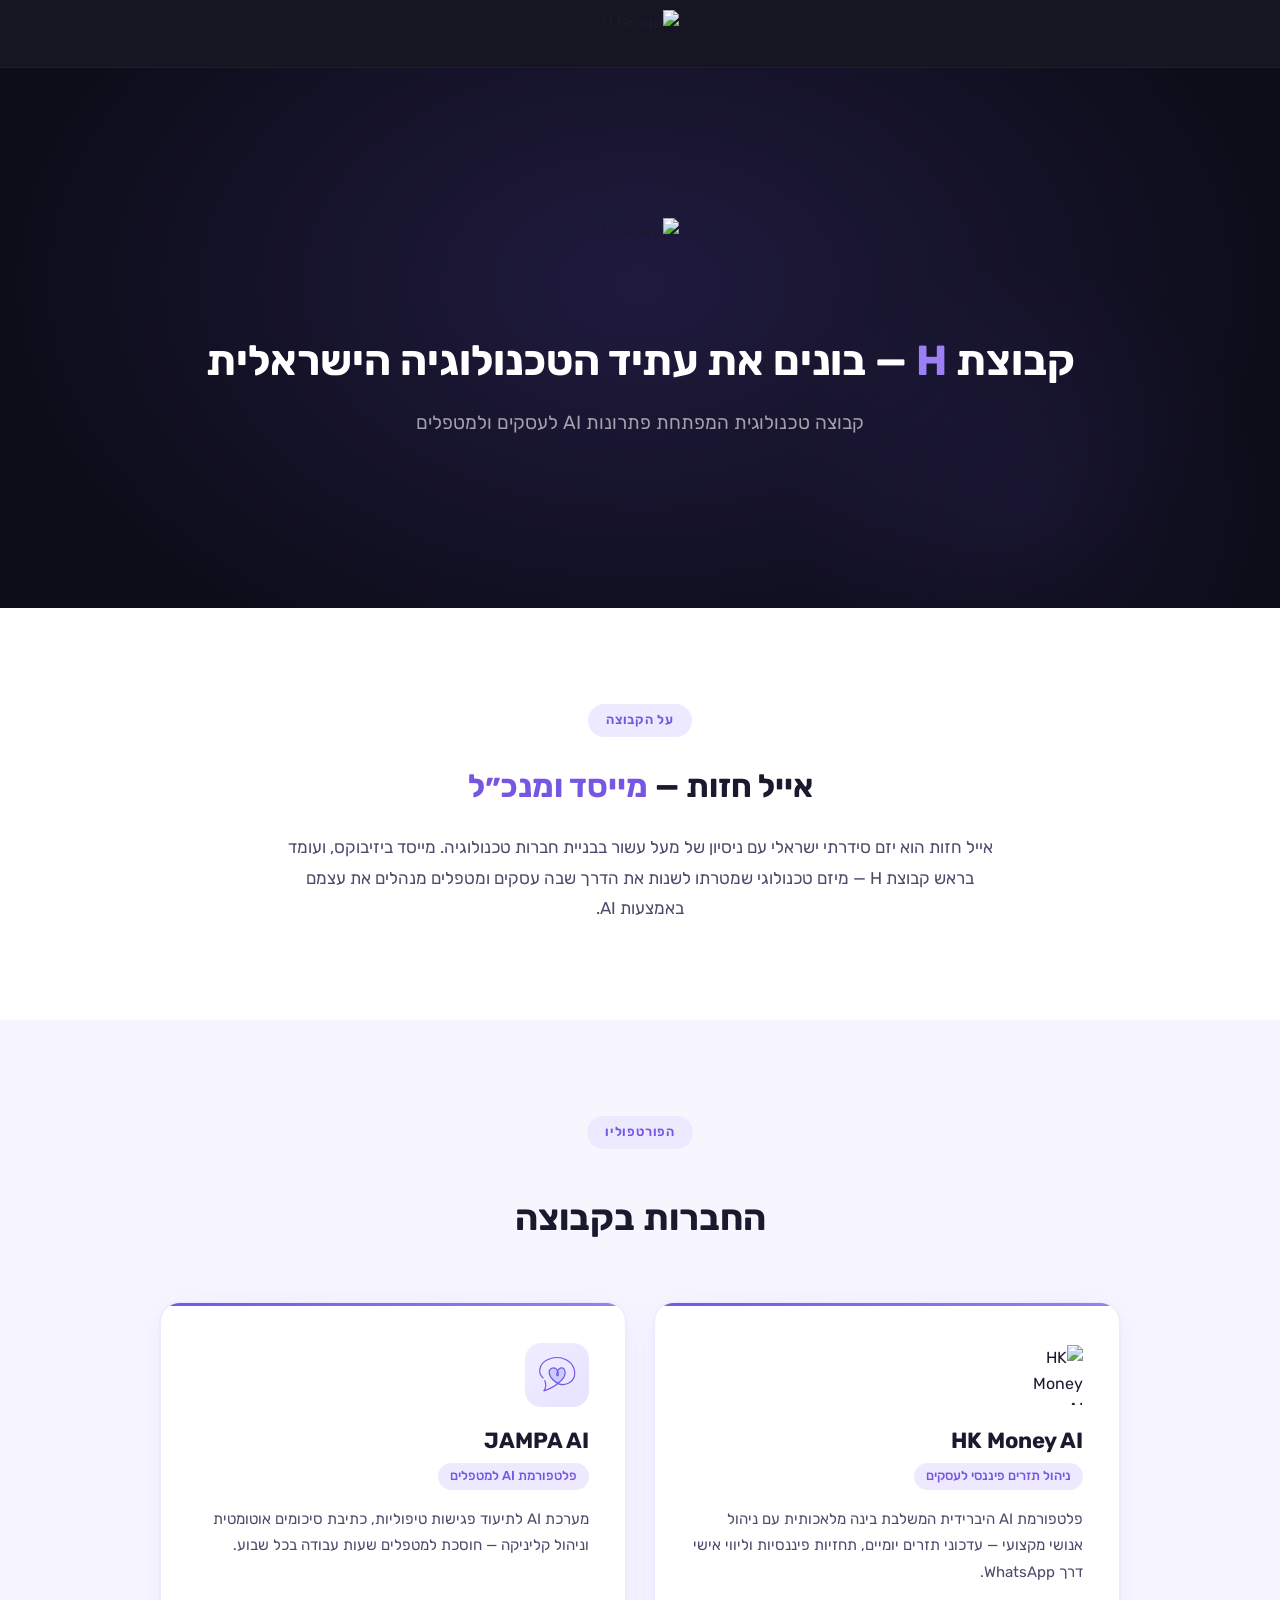
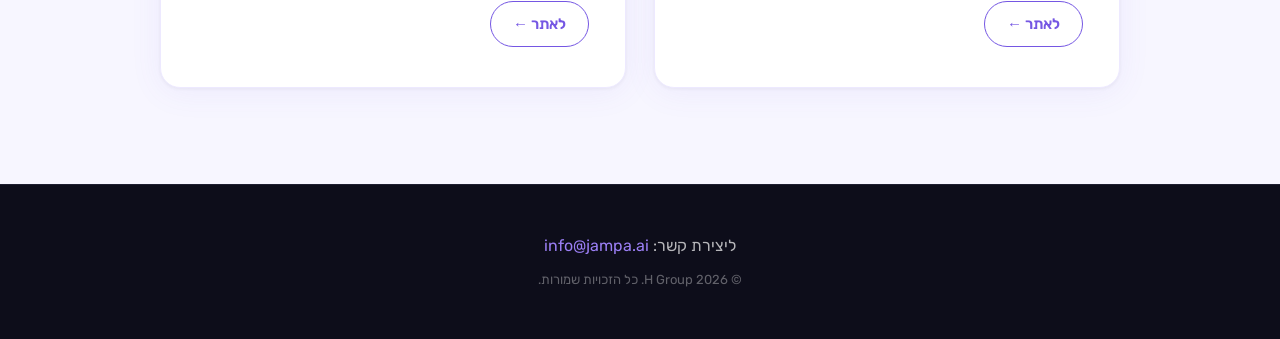
==== h-group.html @ e2627e7d "Add H Group page and footer link (desktop + mobile)" ====
<!doctype html>
<html dir="rtl" lang="he">
<head>
    <meta charset="utf-8"/>
    <meta content="width=device-width, initial-scale=1" name="viewport"/>
    <title>H Group — קבוצת טכנולוגיה</title>
    <link rel="preconnect" href="https://fonts.googleapis.com"/>
    <link rel="preconnect" href="https://fonts.gstatic.com" crossorigin/>
    <link href="https://fonts.googleapis.com/css2?family=Rubik:wght@300;400;500;600;700&display=swap" rel="stylesheet"/>
    <style>
        *, *::before, *::after {
            box-sizing: border-box;
            margin: 0;
            padding: 0;
        }

        :root {
            --purple: #7557E3;
            --purple-light: #9B7FF5;
            --dark: #0d0d1a;
            --dark-card: #13131f;
            --dark-border: #1e1e30;
            --text-primary: #1a1a2e;
            --text-secondary: #4a4a6a;
            --text-muted: #8888aa;
        }

        html {
            scroll-behavior: smooth;
        }

        body {
            font-family: 'Rubik', Helvetica, sans-serif;
            direction: rtl;
            background: #fff;
            color: var(--text-primary);
            line-height: 1.6;
            overflow-x: hidden;
        }

        /* ── HEADER ── */
        .site-header {
            position: sticky;
            top: 0;
            z-index: 100;
            background: rgba(13, 13, 26, 0.96);
            backdrop-filter: blur(12px);
            -webkit-backdrop-filter: blur(12px);
            border-bottom: 1px solid var(--dark-border);
            height: 68px;
            display: flex;
            align-items: center;
            justify-content: center;
        }

        .site-header img {
            height: 48px;
            width: auto;
            object-fit: contain;
        }

        /* ── HERO ── */
        .hero {
            background: var(--dark);
            min-height: 540px;
            display: flex;
            flex-direction: column;
            align-items: center;
            justify-content: center;
            text-align: center;
            padding: 80px 24px 100px;
            position: relative;
            overflow: hidden;
        }

        .hero::before {
            content: '';
            position: absolute;
            inset: 0;
            background:
                radial-gradient(ellipse 900px 600px at 50% 40%, rgba(117, 87, 227, 0.18) 0%, transparent 70%),
                radial-gradient(ellipse 400px 400px at 80% 80%, rgba(117, 87, 227, 0.08) 0%, transparent 60%);
            pointer-events: none;
        }

        .hero-logo {
            height: 80px;
            width: auto;
            object-fit: contain;
            margin-bottom: 36px;
            position: relative;
            z-index: 1;
            opacity: 0;
            animation: fadeUp 0.7s ease forwards 0.1s;
        }

        .hero-tagline {
            font-size: clamp(26px, 5vw, 42px);
            font-weight: 700;
            color: #ffffff;
            line-height: 1.3;
            margin-bottom: 20px;
            position: relative;
            z-index: 1;
            opacity: 0;
            animation: fadeUp 0.7s ease forwards 0.3s;
        }

        .hero-tagline span {
            color: var(--purple-light);
        }

        .hero-subtitle {
            font-size: clamp(15px, 2.5vw, 19px);
            font-weight: 400;
            color: rgba(255, 255, 255, 0.6);
            max-width: 560px;
            position: relative;
            z-index: 1;
            opacity: 0;
            animation: fadeUp 0.7s ease forwards 0.5s;
        }

        /* ── ABOUT SECTION ── */
        .about {
            background: #ffffff;
            padding: 96px 24px;
            text-align: center;
        }

        .about-inner {
            max-width: 720px;
            margin: 0 auto;
            opacity: 0;
            animation: fadeUp 0.7s ease forwards 0.2s;
        }

        .section-label {
            display: inline-block;
            background: #ede9ff;
            color: var(--purple);
            font-size: 13px;
            font-weight: 600;
            letter-spacing: 0.06em;
            padding: 6px 18px;
            border-radius: 100px;
            margin-bottom: 28px;
            text-transform: uppercase;
        }

        .about-title {
            font-size: clamp(22px, 3.5vw, 32px);
            font-weight: 700;
            color: var(--text-primary);
            margin-bottom: 24px;
            line-height: 1.35;
        }

        .about-title span {
            color: var(--purple);
        }

        .about-body {
            font-size: clamp(15px, 2vw, 17px);
            font-weight: 400;
            color: var(--text-secondary);
            line-height: 1.8;
        }

        /* ── COMPANIES SECTION ── */
        .companies {
            background: #f7f6ff;
            padding: 96px 24px;
        }

        .companies-inner {
            max-width: 960px;
            margin: 0 auto;
        }

        .section-header {
            text-align: center;
            margin-bottom: 56px;
        }

        .section-title {
            font-size: clamp(24px, 4vw, 36px);
            font-weight: 700;
            color: var(--text-primary);
            margin-top: 12px;
        }

        .cards-grid {
            display: grid;
            grid-template-columns: 1fr 1fr;
            gap: 28px;
        }

        .company-card {
            background: #ffffff;
            border-radius: 20px;
            padding: 40px 36px;
            box-shadow: 0 4px 32px rgba(117, 87, 227, 0.08), 0 1px 4px rgba(0,0,0,0.06);
            border: 1.5px solid #ede9ff;
            display: flex;
            flex-direction: column;
            gap: 16px;
            transition: transform 0.25s ease, box-shadow 0.25s ease;
            opacity: 0;
            position: relative;
            overflow: hidden;
        }

        .company-card::before {
            content: '';
            position: absolute;
            top: 0;
            right: 0;
            left: 0;
            height: 3px;
            background: linear-gradient(90deg, var(--purple), var(--purple-light));
            border-radius: 20px 20px 0 0;
        }

        .company-card:hover {
            transform: translateY(-4px);
            box-shadow: 0 12px 48px rgba(117, 87, 227, 0.16), 0 4px 12px rgba(0,0,0,0.08);
        }

        .company-card.animate-1 {
            animation: fadeUp 0.7s ease forwards 0.1s;
        }

        .company-card.animate-2 {
            animation: fadeUp 0.7s ease forwards 0.3s;
        }

        .card-icon {
            width: 64px;
            height: 64px;
            border-radius: 16px;
            background: linear-gradient(135deg, #7557E3 0%, #9B7FF5 100%);
            display: flex;
            align-items: center;
            justify-content: center;
            flex-shrink: 0;
        }

        .card-icon-text {
            font-size: 22px;
            font-weight: 700;
            color: #fff;
            letter-spacing: -0.5px;
        }

        .card-icon-svg {
            width: 64px;
            height: 64px;
            border-radius: 16px;
            background: linear-gradient(135deg, #f0edff 0%, #e8e2ff 100%);
            display: flex;
            align-items: center;
            justify-content: center;
            flex-shrink: 0;
        }

        .card-content {
            flex: 1;
        }

        .card-company-name {
            font-size: 22px;
            font-weight: 700;
            color: var(--text-primary);
            margin-bottom: 4px;
        }

        .card-subtitle {
            font-size: 13px;
            font-weight: 500;
            color: var(--purple);
            background: #ede9ff;
            display: inline-block;
            padding: 3px 12px;
            border-radius: 100px;
            margin-bottom: 16px;
        }

        .card-description {
            font-size: 15px;
            color: var(--text-secondary);
            line-height: 1.75;
        }

        .card-link {
            display: inline-flex;
            align-items: center;
            gap: 8px;
            font-size: 15px;
            font-weight: 600;
            color: var(--purple);
            text-decoration: none;
            border: 1.5px solid var(--purple);
            padding: 10px 22px;
            border-radius: 100px;
            transition: background 0.2s ease, color 0.2s ease;
            align-self: flex-start;
        }

        .card-link:hover {
            background: var(--purple);
            color: #fff;
        }

        /* ── FOOTER STRIP ── */
        .footer-strip {
            background: var(--dark);
            padding: 48px 24px;
            text-align: center;
            border-top: 1px solid var(--dark-border);
        }

        .footer-contact {
            font-size: 16px;
            color: rgba(255,255,255,0.7);
            margin-bottom: 12px;
        }

        .footer-contact a {
            color: var(--purple-light);
            text-decoration: none;
        }

        .footer-contact a:hover {
            text-decoration: underline;
        }

        .footer-copy {
            font-size: 13px;
            color: rgba(255,255,255,0.35);
        }

        /* ── ANIMATION ── */
        @keyframes fadeUp {
            from {
                opacity: 0;
                transform: translateY(24px);
            }
            to {
                opacity: 1;
                transform: translateY(0);
            }
        }

        /* ── RESPONSIVE ── */
        @media (max-width: 680px) {
            .cards-grid {
                grid-template-columns: 1fr;
            }

            .hero {
                min-height: 420px;
                padding: 60px 20px 72px;
            }

            .hero-logo {
                height: 60px;
                margin-bottom: 28px;
            }

            .about, .companies {
                padding: 64px 20px;
            }

            .company-card {
                padding: 32px 24px;
            }
        }
    </style>
</head>
<body>

<!-- HEADER -->
<header class="site-header">
    <img src="img/h-group logo.png" alt="H Group" height="48"/>
</header>

<!-- HERO -->
<section class="hero">
    <img src="img/h-group logo.png" alt="H Group" class="hero-logo"/>
    <h1 class="hero-tagline">קבוצת <span>H</span> — בונים את עתיד הטכנולוגיה הישראלית</h1>
    <p class="hero-subtitle">קבוצה טכנולוגית המפתחת פתרונות AI לעסקים ולמטפלים</p>
</section>

<!-- ABOUT -->
<section class="about">
    <div class="about-inner">
        <span class="section-label">על הקבוצה</span>
        <h2 class="about-title">אייל חזות — <span>מייסד ומנכ״ל</span></h2>
        <p class="about-body">
            אייל חזות הוא יזם סידרתי ישראלי עם ניסיון של מעל עשור בבניית חברות טכנולוגיה.
            מייסד ביזיבוקס, ועומד בראש קבוצת H — מיזם טכנולוגי שמטרתו לשנות את הדרך שבה
            עסקים ומטפלים מנהלים את עצמם באמצעות AI.
        </p>
    </div>
</section>

<!-- COMPANIES -->
<section class="companies">
    <div class="companies-inner">
        <div class="section-header">
            <span class="section-label">הפורטפוליו</span>
            <h2 class="section-title">החברות בקבוצה</h2>
        </div>

        <div class="cards-grid">

            <!-- HK CARD -->
            <div class="company-card animate-1">
                <div class="card-icon" style="background:transparent;border:none;box-shadow:none;padding:0;">
                    <img src="img/hk logo.png" alt="HK Money AI" style="height:60px;object-fit:contain;">
                </div>
                <div class="card-content">
                    <h3 class="card-company-name">HK Money AI</h3>
                    <span class="card-subtitle">ניהול תזרים פיננסי לעסקים</span>
                    <p class="card-description">
                        פלטפורמת AI היברידית המשלבת בינה מלאכותית עם ניהול אנושי מקצועי — עדכוני תזרים יומיים,
                        תחזיות פיננסיות וליווי אישי דרך WhatsApp.
                    </p>
                </div>
                <a href="https://hak.co.il" target="_blank" rel="noopener noreferrer" class="card-link">
                    לאתר ←
                </a>
            </div>

            <!-- JAMPA CARD -->
            <div class="company-card animate-2">
                <div class="card-icon-svg">
                    <svg fill="none" height="38" viewBox="0 0 39 38" width="39" xmlns="http://www.w3.org/2000/svg">
                        <path d="M26.2502 13.2962C28.8973 18.1969 25.248 23.3437 19.9892 27.4468C8.89312 21.0565 10.3332 13.4655 13.7926 12.1984C16.5403 11.1405 18.6458 12.6084 19.6491 14.8387C21.2437 11.1062 25.1578 11.2739 26.2502 13.2962Z"
                              fill="#C8CCFF"/>
                        <path d="M6.79842 24.7323C6.79842 24.7323 9.44089 30.2841 5.90465 34.8742C14.4113 32.3212 31.1596 22.3852 26.2502 13.2962C25.1141 11.1929 20.9257 11.0958 19.469 15.306C17.6481 20.5687 19.9941 20.157 20.1583 19.3298C20.9568 15.306 18.2013 10.5011 13.7926 12.1984C10.1968 13.5154 8.78274 21.6647 21.3603 28.1964C27.346 30.0187 34.3899 26.5287 36.1933 20.7429C37.9967 14.9572 35.2052 7.30323 28.1663 3.78376C21.504 0.452627 15.4813 0.973171 9.52341 3.78376C0.65044 7.96955 -0.299785 17.5269 5.09146 21.9548"
                              stroke="#7557E3" stroke-linecap="round" stroke-linejoin="round" stroke-width="1.2"/>
                    </svg>
                </div>
                <div class="card-content">
                    <h3 class="card-company-name">JAMPA AI</h3>
                    <span class="card-subtitle">פלטפורמת AI למטפלים</span>
                    <p class="card-description">
                        מערכת AI לתיעוד פגישות טיפוליות, כתיבת סיכומים אוטומטית וניהול קליניקה —
                        חוסכת למטפלים שעות עבודה בכל שבוע.
                    </p>
                </div>
                <a href="https://jampa.ai" target="_blank" rel="noopener noreferrer" class="card-link">
                    לאתר ←
                </a>
            </div>

        </div>
    </div>
</section>

<!-- FOOTER STRIP -->
<footer class="footer-strip">
    <p class="footer-contact">
        ליצירת קשר: <a href="mailto:info@jampa.ai">info@jampa.ai</a>
    </p>
    <p class="footer-copy">© 2026 H Group. כל הזכויות שמורות.</p>
</footer>

</body>
</html>
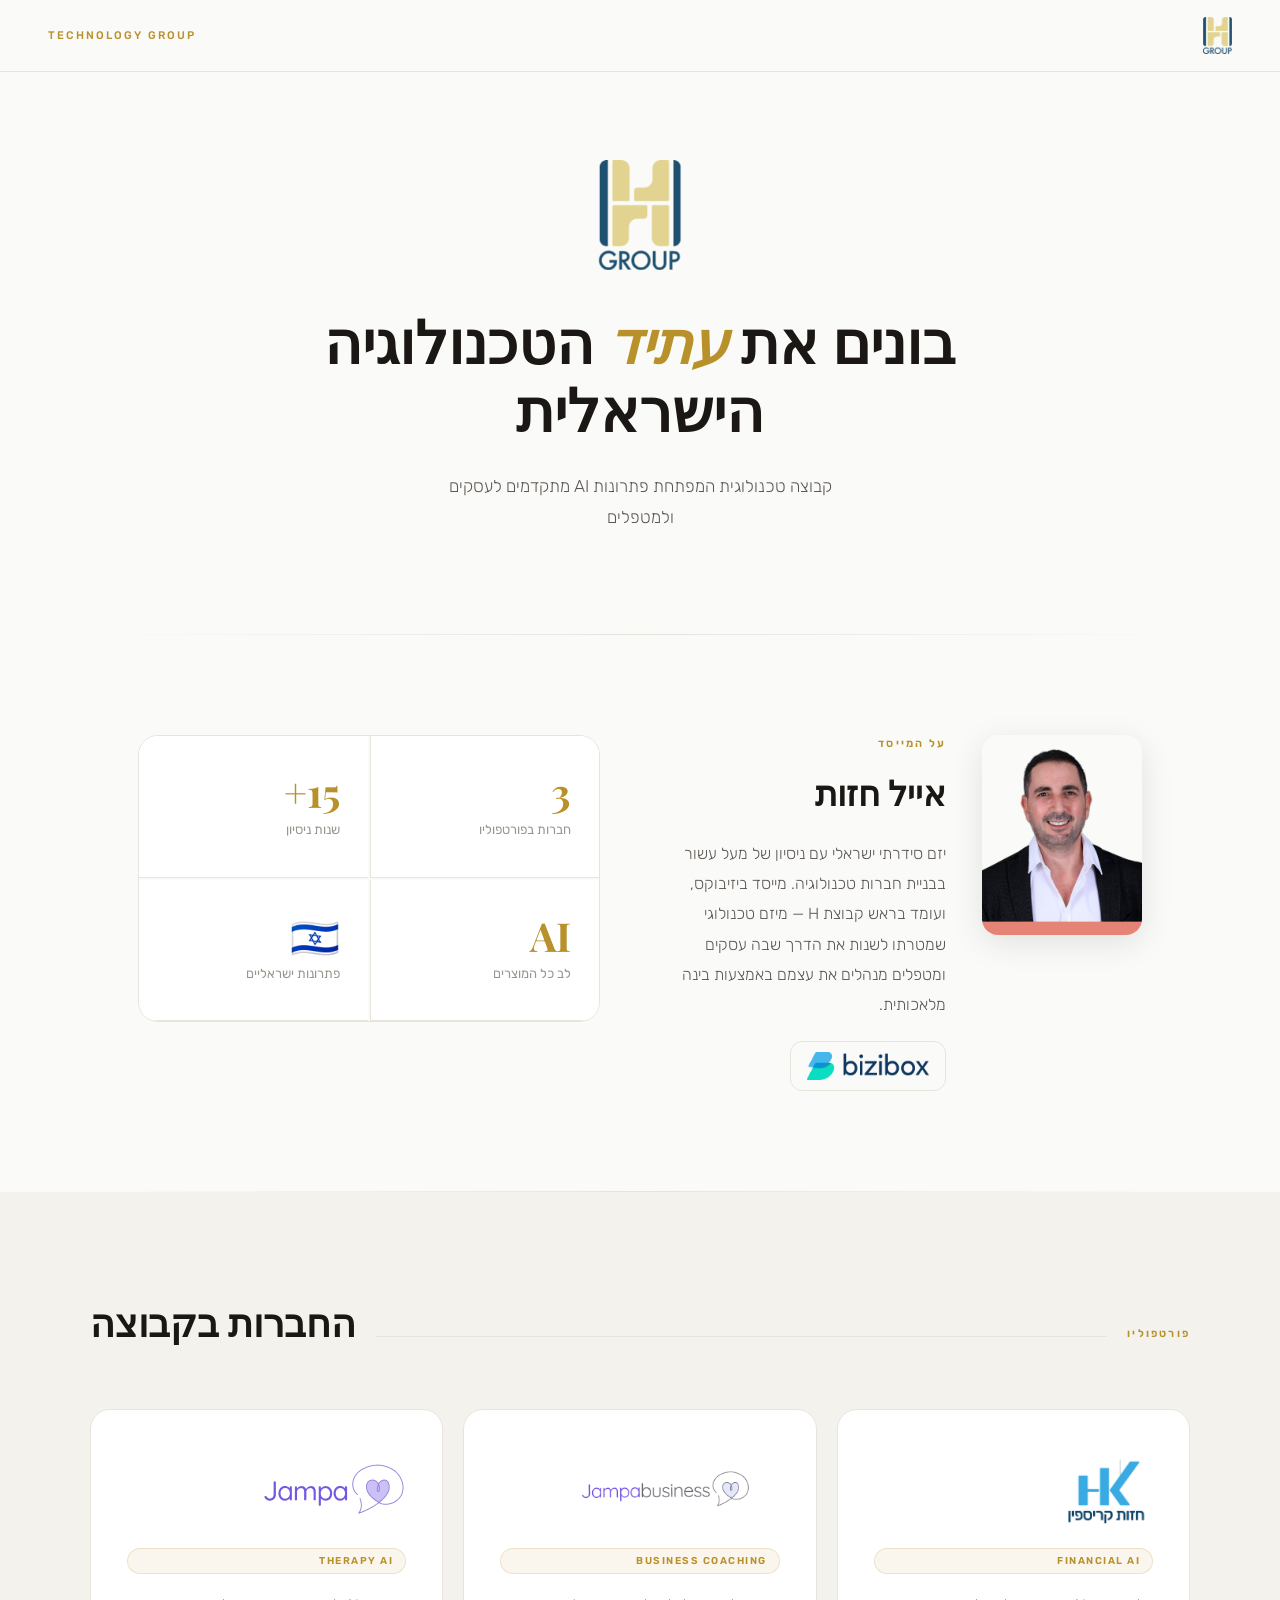
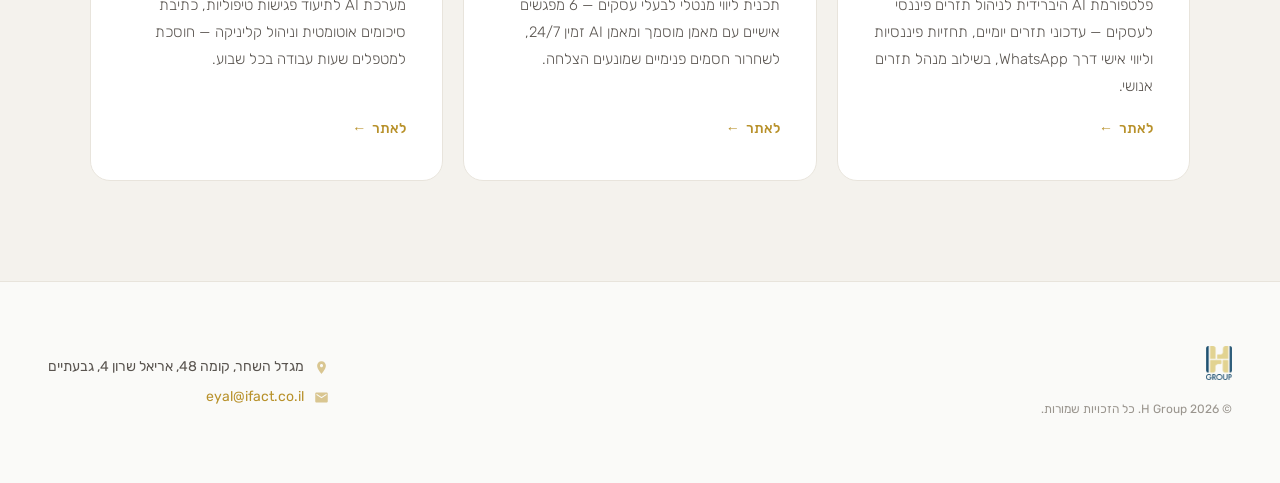
==== commit 19a08ef3: "Update H Group page: light design, photos, logos, 3 companies, 15yr stat" ====
--- a/h-group.html
+++ b/h-group.html
@@ -3,470 +3,548 @@
 <head>
     <meta charset="utf-8"/>
     <meta content="width=device-width, initial-scale=1" name="viewport"/>
-    <title>H Group — קבוצת טכנולוגיה</title>
+    <title>H Group</title>
     <link rel="preconnect" href="https://fonts.googleapis.com"/>
     <link rel="preconnect" href="https://fonts.gstatic.com" crossorigin/>
-    <link href="https://fonts.googleapis.com/css2?family=Rubik:wght@300;400;500;600;700&display=swap" rel="stylesheet"/>
+    <link href="https://fonts.googleapis.com/css2?family=Rubik:wght@300;400;500;600;700&family=Playfair+Display:ital,wght@0,400;0,600;0,700;1,400&display=swap" rel="stylesheet"/>
     <style>
-        *, *::before, *::after {
-            box-sizing: border-box;
-            margin: 0;
-            padding: 0;
-        }
+        *, *::before, *::after { box-sizing: border-box; margin: 0; padding: 0; }
 
         :root {
-            --purple: #7557E3;
-            --purple-light: #9B7FF5;
-            --dark: #0d0d1a;
-            --dark-card: #13131f;
-            --dark-border: #1e1e30;
-            --text-primary: #1a1a2e;
-            --text-secondary: #4a4a6a;
-            --text-muted: #8888aa;
-        }
-
-        html {
-            scroll-behavior: smooth;
-        }
+            --gold:       #B8912A;
+            --gold-light: #D4AA4E;
+            --gold-bg:    rgba(184,145,42,0.08);
+            --purple:     #7557E3;
+            --bg:         #FAFAF8;
+            --bg-2:       #F4F2ED;
+            --border:     rgba(184,145,42,0.2);
+            --border-2:   #E8E4DC;
+            --text-dark:  #1a1714;
+            --text-mid:   #5a5550;
+            --text-dim:   #9a958e;
+        }
+
+        html { scroll-behavior: smooth; }
 
         body {
             font-family: 'Rubik', Helvetica, sans-serif;
             direction: rtl;
-            background: #fff;
-            color: var(--text-primary);
+            background: var(--bg);
+            color: var(--text-dark);
             line-height: 1.6;
             overflow-x: hidden;
         }
 
         /* ── HEADER ── */
-        .site-header {
-            position: sticky;
-            top: 0;
+        header {
+            position: fixed;
+            top: 0; left: 0; right: 0;
             z-index: 100;
-            background: rgba(13, 13, 26, 0.96);
-            backdrop-filter: blur(12px);
-            -webkit-backdrop-filter: blur(12px);
-            border-bottom: 1px solid var(--dark-border);
-            height: 68px;
-            display: flex;
-            align-items: center;
-            justify-content: center;
-        }
-
-        .site-header img {
-            height: 48px;
-            width: auto;
-            object-fit: contain;
+            height: 72px;
+            display: flex;
+            align-items: center;
+            justify-content: space-between;
+            padding: 0 48px;
+            background: rgba(250,250,248,0.92);
+            backdrop-filter: blur(16px);
+            -webkit-backdrop-filter: blur(16px);
+            border-bottom: 1px solid var(--border-2);
+        }
+        header img.header-logo { height: 38px; object-fit: contain; }
+        .header-tag {
+            font-size: 11px;
+            font-weight: 500;
+            letter-spacing: 0.18em;
+            color: var(--gold);
+            text-transform: uppercase;
         }
 
         /* ── HERO ── */
         .hero {
-            background: var(--dark);
-            min-height: 540px;
+            padding: 160px 48px 100px;
+            max-width: 1100px;
+            margin: 0 auto;
+            display: grid;
+            grid-template-columns: 1fr 1fr;
+            gap: 80px;
+            align-items: center;
+            min-height: 90vh;
+        }
+
+        .hero-left { }
+
+        .hero-eyebrow {
+            display: inline-flex;
+            align-items: center;
+            gap: 10px;
+            font-size: 11px;
+            font-weight: 600;
+            letter-spacing: 0.22em;
+            color: var(--gold);
+            text-transform: uppercase;
+            margin-bottom: 28px;
+            opacity: 0;
+            animation: fadeUp 0.7s ease forwards 0.1s;
+        }
+        .hero-eyebrow span {
+            display: block;
+            width: 32px; height: 1px;
+            background: var(--gold);
+        }
+
+        .hero-title {
+            font-family: 'Playfair Display', Georgia, serif;
+            font-size: clamp(36px, 5vw, 58px);
+            font-weight: 700;
+            line-height: 1.18;
+            color: var(--text-dark);
+            margin-bottom: 28px;
+            opacity: 0;
+            animation: fadeUp 0.7s ease forwards 0.25s;
+        }
+        .hero-title em {
+            font-style: italic;
+            color: var(--gold);
+        }
+
+        .hero-sub {
+            font-size: 17px;
+            font-weight: 300;
+            color: var(--text-mid);
+            line-height: 1.85;
+            max-width: 420px;
+            opacity: 0;
+            animation: fadeUp 0.7s ease forwards 0.4s;
+        }
+
+        .hero-right {
+            position: relative;
+            display: flex;
+            justify-content: center;
+            opacity: 0;
+            animation: fadeUp 0.8s ease forwards 0.5s;
+        }
+        .hero-img-wrap {
+            position: relative;
+            width: 360px;
+        }
+        .hero-img-wrap::before {
+            content: '';
+            position: absolute;
+            inset: -12px;
+            border: 1px solid var(--border);
+            border-radius: 28px;
+            z-index: 0;
+        }
+        .hero-img-wrap::after {
+            content: '';
+            position: absolute;
+            bottom: -24px; left: -24px;
+            width: 120px; height: 120px;
+            background: var(--gold-bg);
+            border-radius: 50%;
+            z-index: 0;
+        }
+        .hero-photo {
+            width: 100%;
+            border-radius: 20px;
+            object-fit: cover;
+            aspect-ratio: 3/4;
+            position: relative;
+            z-index: 1;
+            box-shadow: 0 24px 64px rgba(0,0,0,0.12);
+        }
+        .hero-name-badge {
+            position: absolute;
+            bottom: -20px;
+            right: -20px;
+            background: #fff;
+            border: 1px solid var(--border-2);
+            border-radius: 16px;
+            padding: 16px 22px;
+            box-shadow: 0 8px 32px rgba(0,0,0,0.1);
+            z-index: 2;
+        }
+        .badge-name {
+            font-size: 16px;
+            font-weight: 600;
+            color: var(--text-dark);
+            margin-bottom: 3px;
+        }
+        .badge-title {
+            font-size: 12px;
+            color: var(--gold);
+            font-weight: 500;
+        }
+
+        /* ── DIVIDER ── */
+        .section-divider {
+            max-width: 1100px;
+            margin: 0 auto;
+            height: 1px;
+            background: linear-gradient(90deg, transparent, var(--border-2), transparent);
+        }
+
+        /* ── ABOUT ── */
+        .about {
+            padding: 100px 48px;
+            max-width: 1100px;
+            margin: 0 auto;
+            display: grid;
+            grid-template-columns: 1fr 1fr;
+            gap: 80px;
+            align-items: start;
+        }
+        .about-label {
+            font-size: 11px;
+            font-weight: 600;
+            letter-spacing: 0.2em;
+            color: var(--gold);
+            text-transform: uppercase;
+            margin-bottom: 18px;
+        }
+        .about-title {
+            font-family: 'Playfair Display', Georgia, serif;
+            font-size: clamp(24px, 3vw, 34px);
+            font-weight: 700;
+            color: var(--text-dark);
+            line-height: 1.3;
+            margin-bottom: 24px;
+        }
+        .about-body {
+            font-size: 16px;
+            font-weight: 300;
+            color: var(--text-mid);
+            line-height: 1.9;
+        }
+        .stats-grid {
+            display: grid;
+            grid-template-columns: 1fr 1fr;
+            gap: 2px;
+            border: 1px solid var(--border-2);
+            border-radius: 20px;
+            overflow: hidden;
+        }
+        .stat-box {
+            padding: 36px 28px;
+            background: #fff;
+            border-bottom: 1px solid var(--border-2);
+        }
+        .stat-box:nth-child(odd) { border-left: 1px solid var(--border-2); }
+        .stat-num {
+            font-family: 'Playfair Display', Georgia, serif;
+            font-size: 40px;
+            font-weight: 700;
+            color: var(--gold);
+            line-height: 1;
+            margin-bottom: 8px;
+        }
+        .stat-label {
+            font-size: 13px;
+            color: var(--text-dim);
+        }
+
+        /* ── COMPANIES ── */
+        .companies {
+            background: var(--bg-2);
+            padding: 100px 48px;
+        }
+        .companies-inner { max-width: 1100px; margin: 0 auto; }
+
+        .sec-header {
+            display: flex;
+            align-items: baseline;
+            gap: 20px;
+            margin-bottom: 56px;
+        }
+        .sec-eyebrow {
+            font-size: 11px;
+            font-weight: 600;
+            letter-spacing: 0.2em;
+            color: var(--gold);
+            text-transform: uppercase;
+            white-space: nowrap;
+        }
+        .sec-title {
+            font-family: 'Playfair Display', Georgia, serif;
+            font-size: clamp(26px, 3.5vw, 38px);
+            font-weight: 700;
+            color: var(--text-dark);
+        }
+        .sec-line {
+            flex: 1;
+            height: 1px;
+            background: var(--border-2);
+        }
+
+        .cards-grid {
+            display: grid;
+            grid-template-columns: 1fr 1fr 1fr;
+            gap: 20px;
+        }
+
+        .company-card {
+            background: #fff;
+            border: 1px solid var(--border-2);
+            border-radius: 20px;
+            padding: 40px 36px;
             display: flex;
             flex-direction: column;
-            align-items: center;
-            justify-content: center;
-            text-align: center;
-            padding: 80px 24px 100px;
+            gap: 18px;
+            transition: transform 0.3s ease, box-shadow 0.3s ease, border-color 0.3s ease;
             position: relative;
             overflow: hidden;
         }
-
-        .hero::before {
+        .company-card::after {
             content: '';
             position: absolute;
-            inset: 0;
-            background:
-                radial-gradient(ellipse 900px 600px at 50% 40%, rgba(117, 87, 227, 0.18) 0%, transparent 70%),
-                radial-gradient(ellipse 400px 400px at 80% 80%, rgba(117, 87, 227, 0.08) 0%, transparent 60%);
-            pointer-events: none;
-        }
-
-        .hero-logo {
+            top: 0; right: 0; left: 0;
+            height: 2px;
+            background: linear-gradient(90deg, transparent, var(--gold-light), transparent);
+            opacity: 0;
+            transition: opacity 0.3s;
+        }
+        .company-card:hover {
+            transform: translateY(-5px);
+            box-shadow: 0 16px 48px rgba(0,0,0,0.09);
+            border-color: var(--border);
+        }
+        .company-card:hover::after { opacity: 1; }
+
+        .card-logo-area {
             height: 80px;
-            width: auto;
-            object-fit: contain;
-            margin-bottom: 36px;
-            position: relative;
-            z-index: 1;
-            opacity: 0;
-            animation: fadeUp 0.7s ease forwards 0.1s;
-        }
-
-        .hero-tagline {
-            font-size: clamp(26px, 5vw, 42px);
-            font-weight: 700;
-            color: #ffffff;
-            line-height: 1.3;
-            margin-bottom: 20px;
-            position: relative;
-            z-index: 1;
-            opacity: 0;
-            animation: fadeUp 0.7s ease forwards 0.3s;
-        }
-
-        .hero-tagline span {
-            color: var(--purple-light);
-        }
-
-        .hero-subtitle {
-            font-size: clamp(15px, 2.5vw, 19px);
-            font-weight: 400;
-            color: rgba(255, 255, 255, 0.6);
-            max-width: 560px;
-            position: relative;
-            z-index: 1;
-            opacity: 0;
-            animation: fadeUp 0.7s ease forwards 0.5s;
-        }
-
-        /* ── ABOUT SECTION ── */
-        .about {
-            background: #ffffff;
-            padding: 96px 24px;
-            text-align: center;
-        }
-
-        .about-inner {
-            max-width: 720px;
-            margin: 0 auto;
-            opacity: 0;
-            animation: fadeUp 0.7s ease forwards 0.2s;
-        }
-
-        .section-label {
+            display: flex;
+            align-items: center;
+        }
+        .card-logo-area img { max-height: 72px; max-width: 200px; object-fit: contain; }
+        .jampa-inline {
+            display: flex;
+            align-items: center;
+            gap: 8px;
+        }
+        .jampa-text { font-size: 22px; font-weight: 700; color: var(--text-dark); }
+        .jampa-ai { font-size: 12px; font-weight: 500; color: var(--purple); margin-top: 4px; }
+
+        .card-tag {
             display: inline-block;
-            background: #ede9ff;
-            color: var(--purple);
-            font-size: 13px;
+            font-size: 10px;
             font-weight: 600;
-            letter-spacing: 0.06em;
-            padding: 6px 18px;
+            letter-spacing: 0.15em;
+            text-transform: uppercase;
+            color: var(--gold);
+            border: 1px solid var(--border);
+            padding: 4px 12px;
             border-radius: 100px;
-            margin-bottom: 28px;
-            text-transform: uppercase;
-        }
-
-        .about-title {
-            font-size: clamp(22px, 3.5vw, 32px);
-            font-weight: 700;
-            color: var(--text-primary);
-            margin-bottom: 24px;
-            line-height: 1.35;
-        }
-
-        .about-title span {
-            color: var(--purple);
-        }
-
-        .about-body {
-            font-size: clamp(15px, 2vw, 17px);
-            font-weight: 400;
-            color: var(--text-secondary);
+            background: var(--gold-bg);
+        }
+        .card-desc {
+            font-size: 15px;
+            font-weight: 300;
+            color: var(--text-mid);
             line-height: 1.8;
-        }
-
-        /* ── COMPANIES SECTION ── */
-        .companies {
-            background: #f7f6ff;
-            padding: 96px 24px;
-        }
-
-        .companies-inner {
-            max-width: 960px;
-            margin: 0 auto;
-        }
-
-        .section-header {
-            text-align: center;
-            margin-bottom: 56px;
-        }
-
-        .section-title {
-            font-size: clamp(24px, 4vw, 36px);
-            font-weight: 700;
-            color: var(--text-primary);
-            margin-top: 12px;
-        }
-
-        .cards-grid {
-            display: grid;
-            grid-template-columns: 1fr 1fr;
-            gap: 28px;
-        }
-
-        .company-card {
-            background: #ffffff;
-            border-radius: 20px;
-            padding: 40px 36px;
-            box-shadow: 0 4px 32px rgba(117, 87, 227, 0.08), 0 1px 4px rgba(0,0,0,0.06);
-            border: 1.5px solid #ede9ff;
-            display: flex;
-            flex-direction: column;
-            gap: 16px;
-            transition: transform 0.25s ease, box-shadow 0.25s ease;
-            opacity: 0;
-            position: relative;
-            overflow: hidden;
-        }
-
-        .company-card::before {
-            content: '';
-            position: absolute;
-            top: 0;
-            right: 0;
-            left: 0;
-            height: 3px;
-            background: linear-gradient(90deg, var(--purple), var(--purple-light));
-            border-radius: 20px 20px 0 0;
-        }
-
-        .company-card:hover {
-            transform: translateY(-4px);
-            box-shadow: 0 12px 48px rgba(117, 87, 227, 0.16), 0 4px 12px rgba(0,0,0,0.08);
-        }
-
-        .company-card.animate-1 {
-            animation: fadeUp 0.7s ease forwards 0.1s;
-        }
-
-        .company-card.animate-2 {
-            animation: fadeUp 0.7s ease forwards 0.3s;
-        }
-
-        .card-icon {
-            width: 64px;
-            height: 64px;
-            border-radius: 16px;
-            background: linear-gradient(135deg, #7557E3 0%, #9B7FF5 100%);
-            display: flex;
-            align-items: center;
-            justify-content: center;
-            flex-shrink: 0;
-        }
-
-        .card-icon-text {
-            font-size: 22px;
-            font-weight: 700;
-            color: #fff;
-            letter-spacing: -0.5px;
-        }
-
-        .card-icon-svg {
-            width: 64px;
-            height: 64px;
-            border-radius: 16px;
-            background: linear-gradient(135deg, #f0edff 0%, #e8e2ff 100%);
-            display: flex;
-            align-items: center;
-            justify-content: center;
-            flex-shrink: 0;
-        }
-
-        .card-content {
             flex: 1;
         }
-
-        .card-company-name {
-            font-size: 22px;
-            font-weight: 700;
-            color: var(--text-primary);
-            margin-bottom: 4px;
-        }
-
-        .card-subtitle {
-            font-size: 13px;
-            font-weight: 500;
-            color: var(--purple);
-            background: #ede9ff;
-            display: inline-block;
-            padding: 3px 12px;
-            border-radius: 100px;
-            margin-bottom: 16px;
-        }
-
-        .card-description {
-            font-size: 15px;
-            color: var(--text-secondary);
-            line-height: 1.75;
-        }
-
         .card-link {
             display: inline-flex;
             align-items: center;
+            gap: 6px;
+            font-size: 14px;
+            font-weight: 500;
+            color: var(--gold);
+            text-decoration: none;
+            transition: gap 0.2s;
+        }
+        .card-link:hover { gap: 12px; }
+        .card-link::after { content: '←'; }
+
+        /* ── FOOTER ── */
+        footer {
+            padding: 64px 48px;
+            display: flex;
+            align-items: center;
+            justify-content: space-between;
+            border-top: 1px solid var(--border-2);
+            flex-wrap: wrap;
+            gap: 32px;
+        }
+        .footer-left img { height: 34px; object-fit: contain; margin-bottom: 12px; }
+        .footer-copy { font-size: 12px; color: var(--text-dim); }
+
+        .footer-right {
+            display: flex;
+            flex-direction: column;
+            align-items: flex-start;
             gap: 8px;
-            font-size: 15px;
-            font-weight: 600;
-            color: var(--purple);
-            text-decoration: none;
-            border: 1.5px solid var(--purple);
-            padding: 10px 22px;
-            border-radius: 100px;
-            transition: background 0.2s ease, color 0.2s ease;
-            align-self: flex-start;
-        }
-
-        .card-link:hover {
-            background: var(--purple);
-            color: #fff;
-        }
-
-        /* ── FOOTER STRIP ── */
-        .footer-strip {
-            background: var(--dark);
-            padding: 48px 24px;
-            text-align: center;
-            border-top: 1px solid var(--dark-border);
-        }
-
-        .footer-contact {
-            font-size: 16px;
-            color: rgba(255,255,255,0.7);
-            margin-bottom: 12px;
-        }
-
-        .footer-contact a {
-            color: var(--purple-light);
-            text-decoration: none;
-        }
-
-        .footer-contact a:hover {
-            text-decoration: underline;
-        }
-
-        .footer-copy {
-            font-size: 13px;
-            color: rgba(255,255,255,0.35);
-        }
-
-        /* ── ANIMATION ── */
+        }
+        .footer-info {
+            display: flex;
+            align-items: center;
+            gap: 10px;
+            font-size: 14px;
+            color: var(--text-mid);
+        }
+        .footer-info svg { opacity: 0.5; flex-shrink: 0; }
+        .footer-info a { color: var(--gold); text-decoration: none; }
+        .footer-info a:hover { text-decoration: underline; }
+
+        /* ── ANIMATIONS ── */
         @keyframes fadeUp {
-            from {
-                opacity: 0;
-                transform: translateY(24px);
-            }
-            to {
-                opacity: 1;
-                transform: translateY(0);
-            }
-        }
+            from { opacity: 0; transform: translateY(24px); }
+            to   { opacity: 1; transform: translateY(0); }
+        }
+        .reveal {
+            opacity: 0;
+            transform: translateY(28px);
+            transition: opacity 0.75s ease, transform 0.75s ease;
+        }
+        .reveal.visible { opacity: 1; transform: translateY(0); }
 
         /* ── RESPONSIVE ── */
-        @media (max-width: 680px) {
-            .cards-grid {
-                grid-template-columns: 1fr;
-            }
-
-            .hero {
-                min-height: 420px;
-                padding: 60px 20px 72px;
-            }
-
-            .hero-logo {
-                height: 60px;
-                margin-bottom: 28px;
-            }
-
-            .about, .companies {
-                padding: 64px 20px;
-            }
-
-            .company-card {
-                padding: 32px 24px;
-            }
+        @media (max-width: 800px) {
+            header { padding: 0 24px; }
+            .hero { grid-template-columns: 1fr; gap: 48px; padding: 120px 24px 64px; min-height: auto; }
+            .hero-right { order: -1; }
+            .hero-img-wrap { width: 100%; max-width: 300px; }
+            .about { grid-template-columns: 1fr; gap: 48px; padding: 64px 24px; }
+            .companies { padding: 64px 24px; }
+            .cards-grid { grid-template-columns: 1fr; gap: 16px; }
+            footer { padding: 48px 24px; flex-direction: column; align-items: flex-start; }
+            .sec-header { flex-wrap: wrap; }
         }
     </style>
 </head>
 <body>
 
 <!-- HEADER -->
-<header class="site-header">
-    <img src="img/h-group logo.png" alt="H Group" height="48"/>
+<header>
+    <img src="img/h-group logo.png" alt="H Group" class="header-logo"/>
+    <span class="header-tag">Technology Group</span>
 </header>
 
 <!-- HERO -->
-<section class="hero">
-    <img src="img/h-group logo.png" alt="H Group" class="hero-logo"/>
-    <h1 class="hero-tagline">קבוצת <span>H</span> — בונים את עתיד הטכנולוגיה הישראלית</h1>
-    <p class="hero-subtitle">קבוצה טכנולוגית המפתחת פתרונות AI לעסקים ולמטפלים</p>
+<section class="hero" style="grid-template-columns:1fr;text-align:center;min-height:60vh;">
+    <div class="hero-left" style="display:flex;flex-direction:column;align-items:center;">
+        <img src="img/h-group logo.png" alt="H Group" style="height:110px;object-fit:contain;margin-bottom:36px;opacity:0;animation:fadeUp 0.7s ease forwards 0.1s;"/>
+        <h1 class="hero-title" style="max-width:700px;">בונים את <em>עתיד</em> הטכנולוגיה הישראלית</h1>
+        <p class="hero-sub">קבוצה טכנולוגית המפתחת פתרונות AI מתקדמים לעסקים ולמטפלים</p>
+    </div>
 </section>
+
+<div class="section-divider"></div>
 
 <!-- ABOUT -->
 <section class="about">
-    <div class="about-inner">
-        <span class="section-label">על הקבוצה</span>
-        <h2 class="about-title">אייל חזות — <span>מייסד ומנכ״ל</span></h2>
-        <p class="about-body">
-            אייל חזות הוא יזם סידרתי ישראלי עם ניסיון של מעל עשור בבניית חברות טכנולוגיה.
-            מייסד ביזיבוקס, ועומד בראש קבוצת H — מיזם טכנולוגי שמטרתו לשנות את הדרך שבה
-            עסקים ומטפלים מנהלים את עצמם באמצעות AI.
-        </p>
+    <div class="reveal" style="display:flex;gap:36px;align-items:flex-start;">
+        <img src="img/eyal3.png" alt="אייל חזות" style="width:160px;height:200px;object-fit:cover;border-radius:16px;flex-shrink:0;box-shadow:0 8px 32px rgba(0,0,0,0.1);"/>
+        <div>
+            <p class="about-label">על המייסד</p>
+            <h2 class="about-title">אייל חזות</h2>
+            <p class="about-body">
+                יזם סידרתי ישראלי עם ניסיון של מעל עשור בבניית חברות טכנולוגיה. מייסד ביזיבוקס, ועומד בראש קבוצת H — מיזם טכנולוגי שמטרתו לשנות את הדרך שבה עסקים ומטפלים מנהלים את עצמם באמצעות בינה מלאכותית.
+            </p>
+            <div style="margin-top:20px;">
+                <a href="https://bizibox.biz/" target="_blank" rel="noopener" style="display:inline-flex;align-items:center;gap:10px;text-decoration:none;border:1px solid var(--border-2);border-radius:12px;padding:10px 16px;transition:border-color 0.2s,box-shadow 0.2s;" onmouseover="this.style.borderColor='var(--border)';this.style.boxShadow='0 4px 16px rgba(0,0,0,0.08)'" onmouseout="this.style.borderColor='var(--border-2)';this.style.boxShadow='none'">
+                    <img src="img/bizbox-logo.png" alt="Bizibox" style="height:28px;object-fit:contain;"/>
+                </a>
+            </div>
+        </div>
+    </div>
+    <div class="stats-grid reveal" style="transition-delay:0.15s">
+        <div class="stat-box">
+            <div class="stat-num">3</div>
+            <div class="stat-label">חברות בפורטפוליו</div>
+        </div>
+        <div class="stat-box">
+            <div class="stat-num">15+</div>
+            <div class="stat-label">שנות ניסיון</div>
+        </div>
+        <div class="stat-box">
+            <div class="stat-num">AI</div>
+            <div class="stat-label">לב כל המוצרים</div>
+        </div>
+        <div class="stat-box">
+            <div class="stat-num">🇮🇱</div>
+            <div class="stat-label">פתרונות ישראליים</div>
+        </div>
     </div>
 </section>
+
+<div class="section-divider"></div>
 
 <!-- COMPANIES -->
 <section class="companies">
     <div class="companies-inner">
-        <div class="section-header">
-            <span class="section-label">הפורטפוליו</span>
-            <h2 class="section-title">החברות בקבוצה</h2>
+        <div class="sec-header reveal">
+            <span class="sec-eyebrow">פורטפוליו</span>
+            <div class="sec-line"></div>
+            <h2 class="sec-title">החברות בקבוצה</h2>
         </div>
 
         <div class="cards-grid">
-
-            <!-- HK CARD -->
-            <div class="company-card animate-1">
-                <div class="card-icon" style="background:transparent;border:none;box-shadow:none;padding:0;">
-                    <img src="img/hk logo.png" alt="HK Money AI" style="height:60px;object-fit:contain;">
+            <!-- HK -->
+            <div class="company-card reveal" style="transition-delay:0.1s">
+                <div class="card-logo-area">
+                    <img src="img/hk logo.png" alt="HK Money AI"/>
                 </div>
-                <div class="card-content">
-                    <h3 class="card-company-name">HK Money AI</h3>
-                    <span class="card-subtitle">ניהול תזרים פיננסי לעסקים</span>
-                    <p class="card-description">
-                        פלטפורמת AI היברידית המשלבת בינה מלאכותית עם ניהול אנושי מקצועי — עדכוני תזרים יומיים,
-                        תחזיות פיננסיות וליווי אישי דרך WhatsApp.
-                    </p>
+                <span class="card-tag">Financial AI</span>
+                <p class="card-desc">
+                    פלטפורמת AI היברידית לניהול תזרים פיננסי לעסקים — עדכוני תזרים יומיים, תחזיות פיננסיות וליווי אישי דרך WhatsApp, בשילוב מנהל תזרים אנושי.
+                </p>
+                <a href="https://hak.co.il" target="_blank" rel="noopener" class="card-link">לאתר </a>
+            </div>
+
+            <!-- JAMPA BUSINESS -->
+            <div class="company-card reveal" style="transition-delay:0.22s">
+                <div class="card-logo-area">
+                    <img src="img/businessLogo.png" alt="Jampa Business"/>
                 </div>
-                <a href="https://hak.co.il" target="_blank" rel="noopener noreferrer" class="card-link">
-                    לאתר ←
-                </a>
+                <span class="card-tag">Business Coaching</span>
+                <p class="card-desc">
+                    תכנית ליווי מנטלי לבעלי עסקים — 6 מפגשים אישיים עם מאמן מוסמך ומאמן AI זמין 24/7, לשחרור חסמים פנימיים שמונעים הצלחה.
+                </p>
+                <a href="https://www.osher-at.com/jampa-business/" target="_blank" rel="noopener" class="card-link">לאתר </a>
             </div>
 
-            <!-- JAMPA CARD -->
-            <div class="company-card animate-2">
-                <div class="card-icon-svg">
-                    <svg fill="none" height="38" viewBox="0 0 39 38" width="39" xmlns="http://www.w3.org/2000/svg">
-                        <path d="M26.2502 13.2962C28.8973 18.1969 25.248 23.3437 19.9892 27.4468C8.89312 21.0565 10.3332 13.4655 13.7926 12.1984C16.5403 11.1405 18.6458 12.6084 19.6491 14.8387C21.2437 11.1062 25.1578 11.2739 26.2502 13.2962Z"
-                              fill="#C8CCFF"/>
-                        <path d="M6.79842 24.7323C6.79842 24.7323 9.44089 30.2841 5.90465 34.8742C14.4113 32.3212 31.1596 22.3852 26.2502 13.2962C25.1141 11.1929 20.9257 11.0958 19.469 15.306C17.6481 20.5687 19.9941 20.157 20.1583 19.3298C20.9568 15.306 18.2013 10.5011 13.7926 12.1984C10.1968 13.5154 8.78274 21.6647 21.3603 28.1964C27.346 30.0187 34.3899 26.5287 36.1933 20.7429C37.9967 14.9572 35.2052 7.30323 28.1663 3.78376C21.504 0.452627 15.4813 0.973171 9.52341 3.78376C0.65044 7.96955 -0.299785 17.5269 5.09146 21.9548"
-                              stroke="#7557E3" stroke-linecap="round" stroke-linejoin="round" stroke-width="1.2"/>
-                    </svg>
+            <!-- JAMPA -->
+            <div class="company-card reveal" style="transition-delay:0.34s">
+                <div class="card-logo-area">
+                    <img src="img/jampaLogo.png" alt="JAMPA AI"/>
                 </div>
-                <div class="card-content">
-                    <h3 class="card-company-name">JAMPA AI</h3>
-                    <span class="card-subtitle">פלטפורמת AI למטפלים</span>
-                    <p class="card-description">
-                        מערכת AI לתיעוד פגישות טיפוליות, כתיבת סיכומים אוטומטית וניהול קליניקה —
-                        חוסכת למטפלים שעות עבודה בכל שבוע.
-                    </p>
-                </div>
-                <a href="https://jampa.ai" target="_blank" rel="noopener noreferrer" class="card-link">
-                    לאתר ←
-                </a>
+                <span class="card-tag">Therapy AI</span>
+                <p class="card-desc">
+                    מערכת AI לתיעוד פגישות טיפוליות, כתיבת סיכומים אוטומטית וניהול קליניקה — חוסכת למטפלים שעות עבודה בכל שבוע.
+                </p>
+                <a href="https://jampa.ai" target="_blank" rel="noopener" class="card-link">לאתר </a>
             </div>
-
         </div>
     </div>
 </section>
 
-<!-- FOOTER STRIP -->
-<footer class="footer-strip">
-    <p class="footer-contact">
-        ליצירת קשר: <a href="mailto:info@jampa.ai">info@jampa.ai</a>
-    </p>
-    <p class="footer-copy">© 2026 H Group. כל הזכויות שמורות.</p>
+<!-- FOOTER -->
+<footer>
+    <div class="footer-left">
+        <img src="img/h-group logo.png" alt="H Group"/>
+        <p class="footer-copy">© 2026 H Group. כל הזכויות שמורות.</p>
+    </div>
+    <div class="footer-right">
+        <div class="footer-info">
+            <svg width="15" height="15" viewBox="0 0 24 24" fill="none"><path d="M12 2C8.13 2 5 5.13 5 9c0 5.25 7 13 7 13s7-7.75 7-13c0-3.87-3.13-7-7-7zm0 9.5c-1.38 0-2.5-1.12-2.5-2.5s1.12-2.5 2.5-2.5 2.5 1.12 2.5 2.5-1.12 2.5-2.5 2.5z" fill="#B8912A"/></svg>
+            מגדל השחר, קומה 48, אריאל שרון 4, גבעתיים
+        </div>
+        <div class="footer-info">
+            <svg width="15" height="15" viewBox="0 0 24 24" fill="none"><path d="M20 4H4c-1.1 0-2 .9-2 2v12c0 1.1.9 2 2 2h16c1.1 0 2-.9 2-2V6c0-1.1-.9-2-2-2zm0 4l-8 5-8-5V6l8 5 8-5v2z" fill="#B8912A"/></svg>
+            <a href="mailto:eyal@ifact.co.il">eyal@ifact.co.il</a>
+        </div>
+    </div>
 </footer>
 
+<script>
+    const observer = new IntersectionObserver(entries => {
+        entries.forEach(e => {
+            if (e.isIntersecting) { e.target.classList.add('visible'); observer.unobserve(e.target); }
+        });
+    }, { threshold: 0.1 });
+    document.querySelectorAll('.reveal').forEach(el => observer.observe(el));
+</script>
 </body>
 </html>
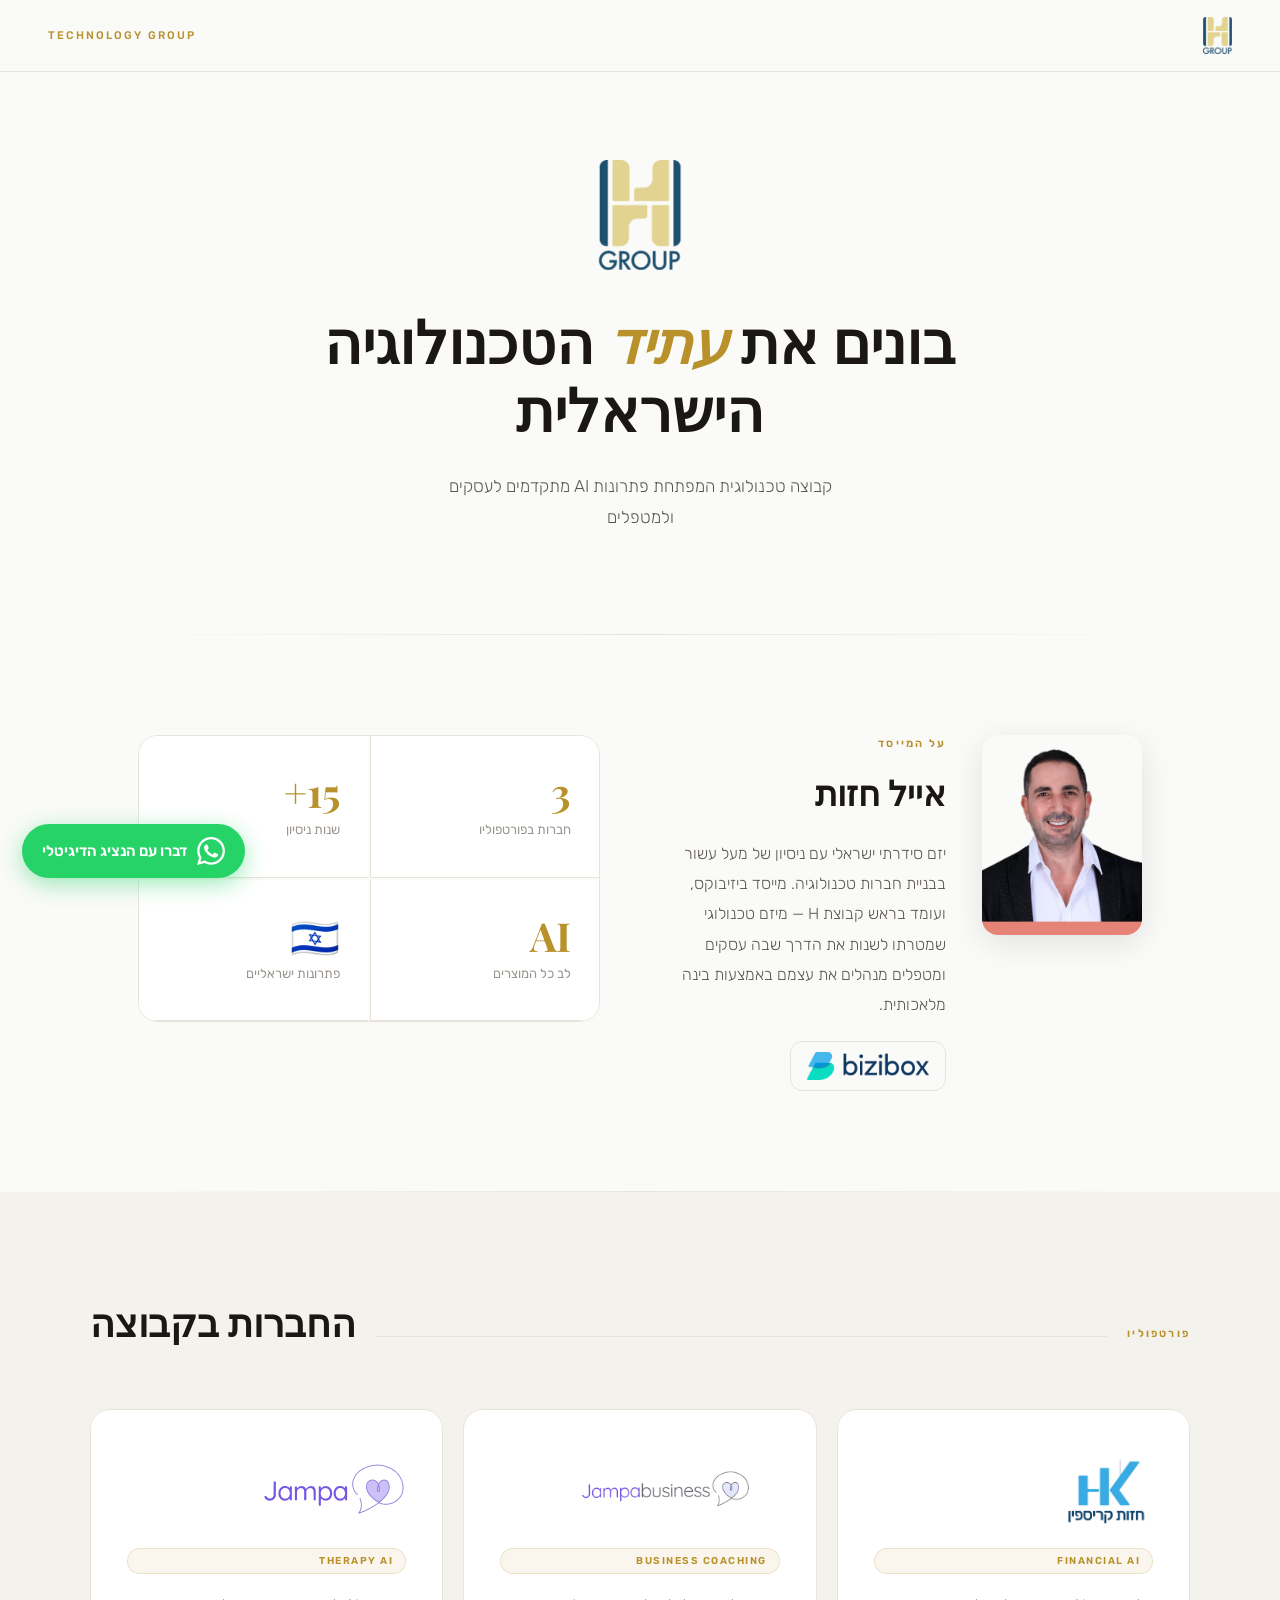
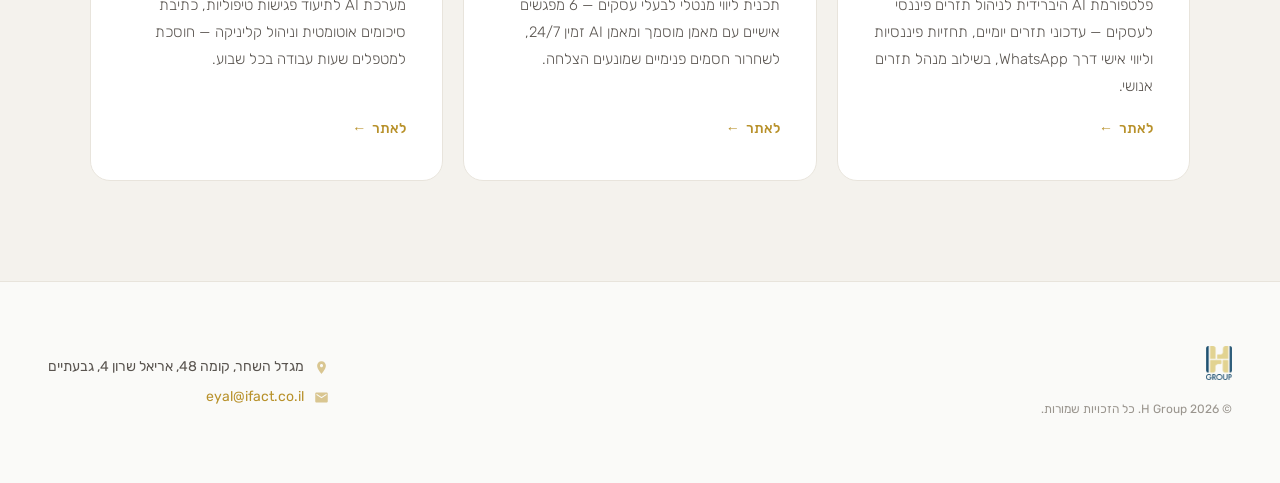
==== commit bcba3598: "Add hero forms + WhatsApp button, remove email field, restructure pricing (3 tiers, popular=149)" ====
--- a/h-group.html
+++ b/h-group.html
@@ -412,6 +412,23 @@
             .sec-header { flex-wrap: wrap; }
         }
     </style>
+<!-- Meta Pixel Code -->
+<script>
+!function(f,b,e,v,n,t,s)
+{if(f.fbq)return;n=f.fbq=function(){n.callMethod?
+n.callMethod.apply(n,arguments):n.queue.push(arguments)};
+if(!f._fbq)f._fbq=n;n.push=n;n.loaded=!0;n.version='2.0';
+n.queue=[];t=b.createElement(e);t.async=!0;
+t.src=v;s=b.getElementsByTagName(e)[0];
+s.parentNode.insertBefore(t,s)}(window, document,'script',
+'https://connect.facebook.net/en_US/fbevents.js');
+fbq('init', '1054981510824223');
+fbq('track', 'PageView');
+</script>
+<noscript><img height="1" width="1" style="display:none"
+src="https://www.facebook.com/tr?id=1054981510824223&ev=PageView&noscript=1"
+/></noscript>
+<!-- End Meta Pixel Code -->
 </head>
 <body>
 
@@ -546,5 +563,16 @@
     }, { threshold: 0.1 });
     document.querySelectorAll('.reveal').forEach(el => observer.observe(el));
 </script>
+<!-- WhatsApp floating button -->
+<a href="https://wa.me/972552864359?text=%D7%94%D7%99%D7%99!%20%D7%90%D7%A9%D7%9E%D7%97%20%D7%9C%D7%A4%D7%A8%D7%98%D7%99%D7%9D%20%D7%A0%D7%95%D7%A1%D7%A4%D7%99%D7%9D%20%D7%A2%D7%9C%20JAMPA" target="_blank" rel="noopener noreferrer" class="wa-float" aria-label="דברו עם הנציג הדיגיטלי בוואטסאפ">
+    <svg viewBox="0 0 24 24" fill="#fff" width="28" height="28" aria-hidden="true"><path d="M17.472 14.382c-.297-.149-1.758-.867-2.03-.967-.273-.099-.471-.148-.67.15-.197.297-.767.966-.94 1.164-.173.199-.347.223-.644.075-.297-.15-1.255-.463-2.39-1.475-.883-.788-1.48-1.761-1.653-2.059-.173-.297-.018-.458.13-.606.134-.133.298-.347.446-.52.149-.174.198-.298.298-.497.099-.198.05-.371-.025-.52-.075-.149-.669-1.612-.916-2.207-.242-.579-.487-.5-.669-.51l-.57-.01c-.198 0-.52.074-.792.372-.272.297-1.04 1.016-1.04 2.479 0 1.462 1.065 2.875 1.213 3.074.149.198 2.096 3.2 5.077 4.487.709.306 1.262.489 1.694.625.712.227 1.36.195 1.872.118.571-.085 1.758-.719 2.006-1.413.248-.694.248-1.29.173-1.414-.074-.124-.272-.198-.57-.347m-5.421 7.403h-.004a9.87 9.87 0 0 1-5.031-1.378l-.361-.214-3.741.982.998-3.648-.235-.374a9.86 9.86 0 0 1-1.51-5.26c.002-5.45 4.436-9.884 9.888-9.884 2.64 0 5.122 1.03 6.988 2.898a9.825 9.825 0 0 1 2.893 6.994c-.003 5.45-4.437 9.884-9.885 9.884m8.413-18.297A11.815 11.815 0 0 0 12.05 0C5.495 0 .16 5.335.157 11.892c0 2.096.547 4.142 1.588 5.945L.057 24l6.305-1.654a11.882 11.882 0 0 0 5.683 1.448h.005c6.554 0 11.89-5.335 11.893-11.893a11.821 11.821 0 0 0-3.48-8.413Z"/></svg>
+    <span class="wa-float__label">דברו עם הנציג הדיגיטלי</span>
+</a>
+<style>
+.wa-float{position:fixed;bottom:22px;left:22px;z-index:99999;display:flex;align-items:center;gap:10px;background:#25D366;color:#fff;text-decoration:none;padding:13px 20px;border-radius:50px;box-shadow:0 6px 22px rgba(37,211,102,.45);font-family:'Rubik',Helvetica,sans-serif;font-size:15px;font-weight:600;direction:rtl;transition:transform .2s,box-shadow .2s;}
+.wa-float:hover{transform:translateY(-2px);box-shadow:0 10px 28px rgba(37,211,102,.55);}
+.wa-float svg{flex-shrink:0;}
+@media(max-width:600px){.wa-float{padding:14px;bottom:16px;left:16px;}.wa-float__label{display:none;}}
+</style>
 </body>
 </html>
